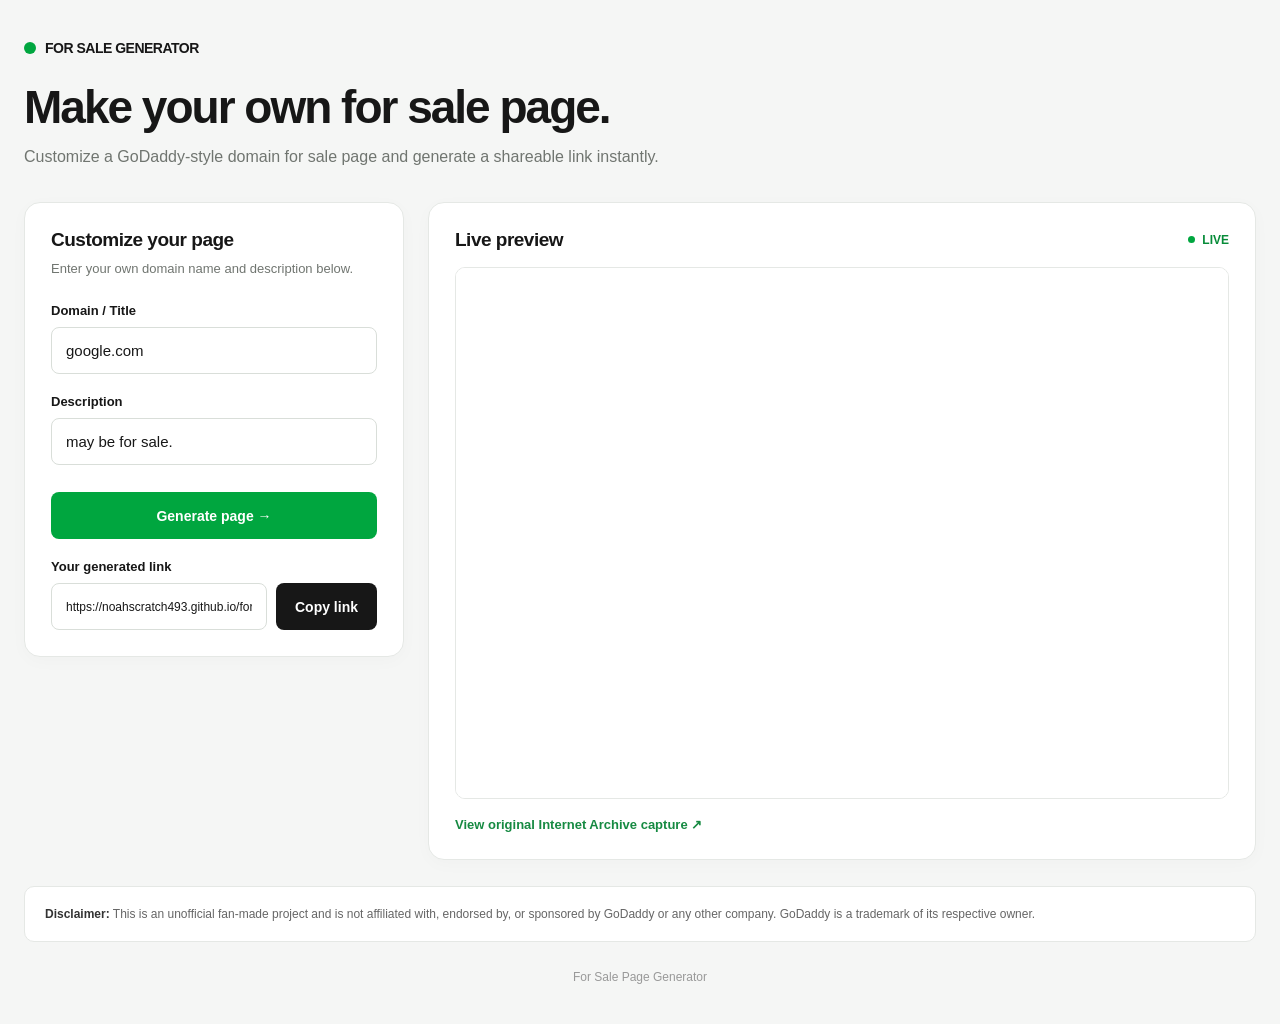
==== index.html @ 1894bcc2 "Create index.html" ====
<!DOCTYPE html>
<html lang="en">
<head>
  <meta charset="UTF-8">
  <meta name="viewport" content="width=device-width, initial-scale=1.0">
  <title>For Sale Page Generator</title>

  <style>
    :root {
      --accent: #00a63f;
      --accent-hover: #008f36;
      --background: #f5f6f5;
      --surface: #ffffff;
      --text: #171717;
      --muted: #707570;
      --border: #e5e8e5;
    }

    * {
      box-sizing: border-box;
    }

    body {
      margin: 0;
      padding: 40px 24px;
      font-family: Arial, Helvetica, sans-serif;
      background: var(--background);
      color: var(--text);
    }

    .page {
      max-width: 1250px;
      margin: auto;
    }

    .top {
      margin-bottom: 32px;
    }

    .brand {
      display: inline-flex;
      align-items: center;
      gap: 9px;
      font-size: 14px;
      font-weight: 800;
      letter-spacing: -0.5px;
      margin-bottom: 24px;
    }

    .brand-icon {
      width: 12px;
      height: 12px;
      background: var(--accent);
      border-radius: 50%;
    }

    h1 {
      font-size: clamp(30px, 5vw, 46px);
      letter-spacing: -2px;
      margin: 0 0 10px;
    }

    .subtitle {
      color: var(--muted);
      font-size: 16px;
      line-height: 1.6;
      margin: 0;
    }

    .layout {
      display: grid;
      grid-template-columns: 380px 1fr;
      gap: 24px;
      align-items: start;
    }

    .panel {
      background: var(--surface);
      border: 1px solid var(--border);
      border-radius: 16px;
      padding: 26px;
      box-shadow: 0 4px 18px #00000006;
    }

    .panel h2 {
      font-size: 19px;
      margin: 0 0 8px;
      letter-spacing: -0.5px;
    }

    .panel-description {
      color: var(--muted);
      font-size: 13px;
      line-height: 1.5;
      margin: 0 0 25px;
    }

    label {
      display: block;
      font-size: 13px;
      font-weight: 700;
      margin: 20px 0 9px;
    }

    input {
      width: 100%;
      height: 47px;
      padding: 0 14px;
      border: 1px solid #d9ded9;
      border-radius: 8px;
      font-size: 15px;
      outline: none;
      transition: border 0.2s, box-shadow 0.2s;
      background: white;
      color: var(--text);
    }

    input:focus {
      border-color: var(--accent);
      box-shadow: 0 0 0 3px #00a63f18;
    }

    button {
      height: 47px;
      padding: 0 19px;
      border: none;
      border-radius: 8px;
      font-size: 14px;
      font-weight: 700;
      cursor: pointer;
      transition: 0.2s;
    }

    .generate {
      width: 100%;
      background: var(--accent);
      color: white;
      margin-top: 27px;
    }

    .generate:hover {
      background: var(--accent-hover);
      transform: translateY(-1px);
    }

    .copy {
      background: #171717;
      color: white;
      white-space: nowrap;
    }

    .copy:hover {
      background: #333;
    }

    .link-row {
      display: flex;
      gap: 9px;
    }

    .link-row input {
      min-width: 0;
      font-size: 12px;
    }

    .preview-heading {
      display: flex;
      justify-content: space-between;
      align-items: center;
      gap: 12px;
      margin-bottom: 16px;
    }

    .preview-heading h2 {
      margin: 0;
    }

    .live {
      display: flex;
      align-items: center;
      gap: 7px;
      font-size: 12px;
      color: #078c39;
      font-weight: 700;
    }

    .live-dot {
      width: 7px;
      height: 7px;
      background: var(--accent);
      border-radius: 50%;
    }

    .iframe-container {
      border: 1px solid var(--border);
      border-radius: 10px;
      overflow: hidden;
      background: #f7f7f7;
    }

    iframe {
      display: block;
      width: 100%;
      height: 530px;
      border: none;
      background: white;
    }

    .archive {
      display: inline-block;
      margin-top: 18px;
      color: #168a42;
      font-size: 13px;
      font-weight: 700;
      text-decoration: none;
    }

    .archive:hover {
      text-decoration: underline;
    }

    .disclaimer {
      margin-top: 26px;
      padding: 17px 20px;
      background: #ffffff;
      border: 1px solid var(--border);
      border-radius: 10px;
      color: #666;
      font-size: 12px;
      line-height: 1.7;
    }

    .disclaimer strong {
      color: #333;
    }

    footer {
      text-align: center;
      margin-top: 28px;
      color: #999;
      font-size: 12px;
    }

    @media (max-width: 850px) {
      body {
        padding: 25px 16px;
      }

      .layout {
        grid-template-columns: 1fr;
      }

      iframe {
        height: 480px;
      }
    }

    @media (max-width: 480px) {
      .link-row {
        flex-direction: column;
      }

      .copy {
        width: 100%;
      }

      .panel {
        padding: 20px;
      }
    }
  </style>
</head>

<body>

<div class="page">

  <header class="top">
    <div class="brand">
      <span class="brand-icon"></span>
      FOR SALE GENERATOR
    </div>

    <h1>Make your own for sale page.</h1>

    <p class="subtitle">
      Customize a GoDaddy-style domain for sale page and generate
      a shareable link instantly.
    </p>
  </header>

  <main class="layout">

    <section class="panel">
      <h2>Customize your page</h2>

      <p class="panel-description">
        Enter your own domain name and description below.
      </p>

      <label for="domain">Domain / Title</label>
      <input
        id="domain"
        type="text"
        value="google.com"
        placeholder="google.com"
      >

      <label for="description">Description</label>
      <input
        id="description"
        type="text"
        value="may be for sale."
        placeholder="Enter a description..."
      >

      <button class="generate" onclick="generate()">
        Generate page →
      </button>

      <label for="generatedLink">Your generated link</label>

      <div class="link-row">
        <input
          id="generatedLink"
          type="text"
          readonly
          placeholder="Generate your page first..."
        >

        <button class="copy" onclick="copyLink()">
          Copy link
        </button>
      </div>
    </section>

    <section class="panel">
      <div class="preview-heading">
        <h2>Live preview</h2>

        <span class="live">
          <span class="live-dot"></span>
          LIVE
        </span>
      </div>

      <div class="iframe-container">
        <iframe
          id="preview"
          title="For sale page preview"
        ></iframe>
      </div>

      <a
        class="archive"
        href="https://web.archive.org/web/20250801002053/https://www.godaddy.com/forsale/godaddy.com"
        target="_blank"
        rel="noopener noreferrer"
      >
        View original Internet Archive capture ↗
      </a>
    </section>

  </main>

  <div class="disclaimer">
    <strong>Disclaimer:</strong>
    This is an unofficial fan-made project and is not affiliated
    with, endorsed by, or sponsored by GoDaddy or any other company.
    GoDaddy is a trademark of its respective owner.
  </div>

  <footer>
    For Sale Page Generator
  </footer>

</div>

<script>
  const baseURL =
    "https://noahscratch493.github.io/for-sale/godaddy.com.html";

  function generate() {
    const domain =
      document.getElementById("domain").value;

    const description =
      document.getElementById("description").value;

    const url = new URL(baseURL);

    url.searchParams.set("domain", domain);
    url.searchParams.set("desc", description);

    const generatedURL = url.toString();

    document.getElementById("generatedLink").value =
      generatedURL;

    document.getElementById("preview").src =
      generatedURL;
  }

  async function copyLink() {
    const link =
      document.getElementById("generatedLink").value;

    if (!link) {
      alert("Generate a page first!");
      return;
    }

    try {
      await navigator.clipboard.writeText(link);

      const button = document.querySelector(".copy");
      button.textContent = "Copied! ✓";

      setTimeout(() => {
        button.textContent = "Copy link";
      }, 2000);

    } catch (error) {
      const input = document.getElementById("generatedLink");
      input.select();
      document.execCommand("copy");
    }
  }

  generate();
</script>

</body>
</html>
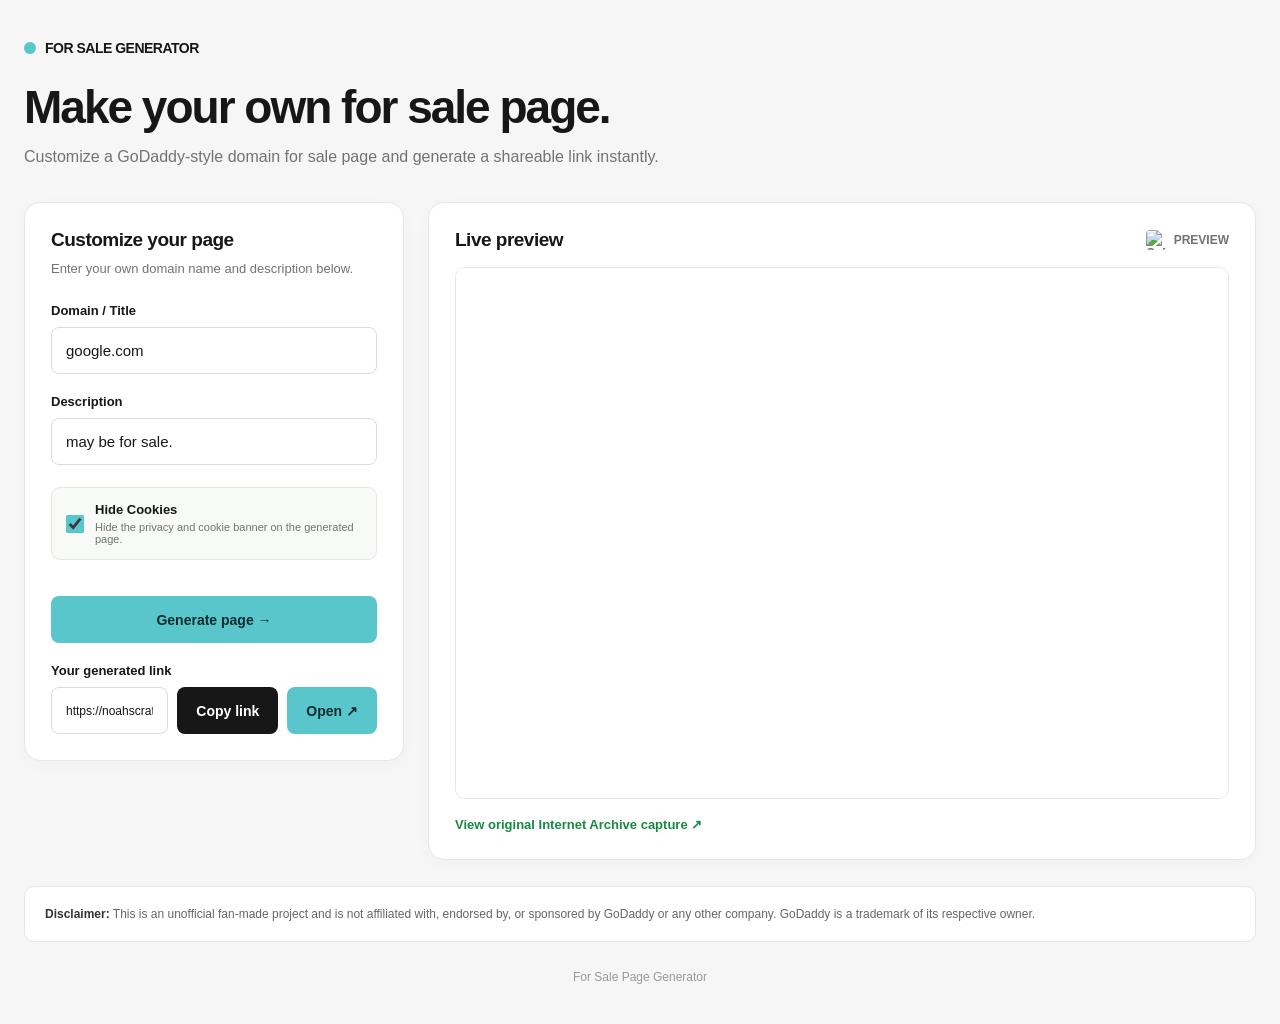
==== commit c0136fb6: "Update index.html" ====
--- a/index.html
+++ b/index.html
@@ -1,15 +1,15 @@
-
 <!DOCTYPE html>
 <html lang="en">
 <head>
   <meta charset="UTF-8">
   <meta name="viewport" content="width=device-width, initial-scale=1.0">
   <title>For Sale Page Generator</title>
+  <link rel="icon" type="image/x-icon" href="https://img6.wsimg.com/ux-assets/favicon/favicon-32x32.png">
 
   <style>
     :root {
-      --accent: #00a63f;
-      --accent-hover: #008f36;
+      --accent: #59C6CC;
+      --accent-hover: #43AEB5;
       --background: #f5f6f5;
       --surface: #ffffff;
       --text: #171717;
@@ -103,7 +103,7 @@
       margin: 20px 0 9px;
     }
 
-    input {
+    input:not([type="checkbox"]) {
       width: 100%;
       height: 47px;
       padding: 0 14px;
@@ -116,13 +116,13 @@
       color: var(--text);
     }
 
-    input:focus {
+    input:not([type="checkbox"]):focus {
       border-color: var(--accent);
-      box-shadow: 0 0 0 3px #00a63f18;
+      box-shadow: 0 0 0 3px #59C6CC25;
     }
 
     button {
-      height: 47px;
+      min-height: 47px;
       padding: 0 19px;
       border: none;
       border-radius: 8px;
@@ -135,13 +135,14 @@
     .generate {
       width: 100%;
       background: var(--accent);
-      color: white;
+      color: #102c2e;
       margin-top: 27px;
     }
 
     .generate:hover {
       background: var(--accent-hover);
       transform: translateY(-1px);
+      color: white;
     }
 
     .copy {
@@ -154,6 +155,17 @@
       background: #333;
     }
 
+    .open-tab {
+      background: var(--accent);
+      color: #102c2e;
+      white-space: nowrap;
+    }
+
+    .open-tab:hover {
+      background: var(--accent-hover);
+      color: white;
+    }
+
     .link-row {
       display: flex;
       gap: 9px;
@@ -162,6 +174,44 @@
     .link-row input {
       min-width: 0;
       font-size: 12px;
+    }
+
+    .checkbox-option {
+      display: flex;
+      align-items: center;
+      gap: 11px;
+      margin-top: 22px;
+      padding: 14px;
+      background: #f7faf7;
+      border: 1px solid var(--border);
+      border-radius: 9px;
+      cursor: pointer;
+    }
+
+    .checkbox-option input {
+      width: 18px;
+      height: 18px;
+      margin: 0;
+      accent-color: var(--accent);
+      cursor: pointer;
+      flex-shrink: 0;
+    }
+
+    .checkbox-text {
+      display: flex;
+      flex-direction: column;
+      gap: 4px;
+    }
+
+    .checkbox-title {
+      font-size: 13px;
+      font-weight: 700;
+    }
+
+    .checkbox-description {
+      font-size: 11px;
+      color: var(--muted);
+      font-weight: normal;
     }
 
     .preview-heading {
@@ -179,17 +229,17 @@
     .live {
       display: flex;
       align-items: center;
-      gap: 7px;
+      gap: 8px;
       font-size: 12px;
-      color: #078c39;
+      color: var(--muted);
       font-weight: 700;
     }
 
-    .live-dot {
-      width: 7px;
-      height: 7px;
-      background: var(--accent);
-      border-radius: 50%;
+    .live img {
+      width: 20px;
+      height: 20px;
+      object-fit: contain;
+      border-radius: 4px;
     }
 
     .iframe-container {
@@ -261,7 +311,8 @@
         flex-direction: column;
       }
 
-      .copy {
+      .copy,
+      .open-tab {
         width: 100%;
       }
 
@@ -315,6 +366,20 @@
         placeholder="Enter a description..."
       >
 
+      <label class="checkbox-option" for="hideCookies">
+        <input
+          type="checkbox"
+          id="hideCookies"
+          checked
+        >
+        <span class="checkbox-text">
+          <span class="checkbox-title">Hide Cookies</span>
+          <span class="checkbox-description">
+            Hide the privacy and cookie banner on the generated page.
+          </span>
+        </span>
+      </label>
+
       <button class="generate" onclick="generate()">
         Generate page →
       </button>
@@ -332,6 +397,10 @@
         <button class="copy" onclick="copyLink()">
           Copy link
         </button>
+
+        <button class="open-tab" onclick="openInNewTab()">
+          Open ↗
+        </button>
       </div>
     </section>
 
@@ -340,8 +409,11 @@
         <h2>Live preview</h2>
 
         <span class="live">
-          <span class="live-dot"></span>
-          LIVE
+          <img
+            src="https://img6.wsimg.com/ux-assets/favicon/favicon-32x32.png"
+            alt="GoDaddy favicon"
+          >
+          PREVIEW
         </span>
       </div>
 
@@ -379,7 +451,7 @@
 
 <script>
   const baseURL =
-    "https://noahscratch493.github.io/for-sale/godaddy.com.html";
+    "https://noahscratch493.github.io/for-sale/generated.html";
 
   function generate() {
     const domain =
@@ -388,10 +460,17 @@
     const description =
       document.getElementById("description").value;
 
+    const hideCookies =
+      document.getElementById("hideCookies").checked;
+
     const url = new URL(baseURL);
 
     url.searchParams.set("domain", domain);
     url.searchParams.set("desc", description);
+
+    if (hideCookies) {
+      url.searchParams.set("hidecookies", "");
+    }
 
     const generatedURL = url.toString();
 
@@ -428,6 +507,35 @@
     }
   }
 
+  function openInNewTab() {
+    const link =
+      document.getElementById("generatedLink").value;
+
+    if (!link) {
+      alert("Generate a page first!");
+      return;
+    }
+
+    window.open(link, "_blank", "noopener,noreferrer");
+  }
+
+  // Automatically regenerate when Hide Cookies changes
+  document.getElementById("hideCookies").addEventListener(
+    "change",
+    generate
+  );
+
+  // Automatically update preview when text changes
+  document.getElementById("domain").addEventListener(
+    "input",
+    generate
+  );
+
+  document.getElementById("description").addEventListener(
+    "input",
+    generate
+  );
+
   generate();
 </script>
 
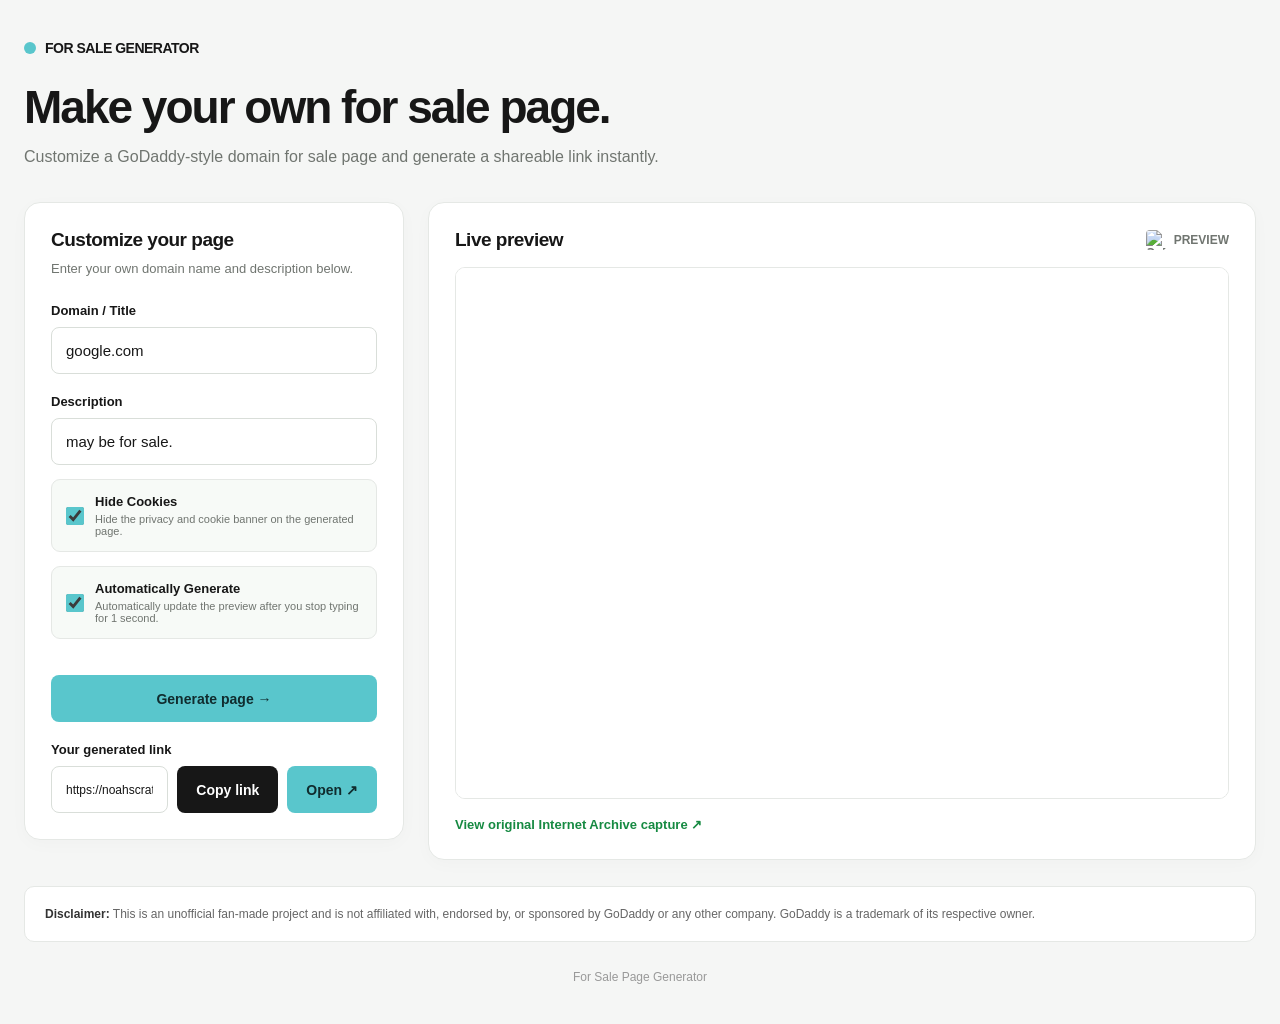
==== commit 086979b6: "Update index.html" ====
--- a/index.html
+++ b/index.html
@@ -17,9 +17,7 @@
       --border: #e5e8e5;
     }
 
-    * {
-      box-sizing: border-box;
-    }
+    * { box-sizing: border-box; }
 
     body {
       margin: 0;
@@ -34,9 +32,7 @@
       margin: auto;
     }
 
-    .top {
-      margin-bottom: 32px;
-    }
+    .top { margin-bottom: 32px; }
 
     .brand {
       display: inline-flex;
@@ -151,9 +147,7 @@
       white-space: nowrap;
     }
 
-    .copy:hover {
-      background: #333;
-    }
+    .copy:hover { background: #333; }
 
     .open-tab {
       background: var(--accent);
@@ -180,7 +174,7 @@
       display: flex;
       align-items: center;
       gap: 11px;
-      margin-top: 22px;
+      margin-top: 14px;
       padding: 14px;
       background: #f7faf7;
       border: 1px solid var(--border);
@@ -222,9 +216,7 @@
       margin-bottom: 16px;
     }
 
-    .preview-heading h2 {
-      margin: 0;
-    }
+    .preview-heading h2 { margin: 0; }
 
     .live {
       display: flex;
@@ -266,9 +258,7 @@
       text-decoration: none;
     }
 
-    .archive:hover {
-      text-decoration: underline;
-    }
+    .archive:hover { text-decoration: underline; }
 
     .disclaimer {
       margin-top: 26px;
@@ -281,9 +271,7 @@
       line-height: 1.7;
     }
 
-    .disclaimer strong {
-      color: #333;
-    }
+    .disclaimer strong { color: #333; }
 
     footer {
       text-align: center;
@@ -293,32 +281,15 @@
     }
 
     @media (max-width: 850px) {
-      body {
-        padding: 25px 16px;
-      }
-
-      .layout {
-        grid-template-columns: 1fr;
-      }
-
-      iframe {
-        height: 480px;
-      }
+      body { padding: 25px 16px; }
+      .layout { grid-template-columns: 1fr; }
+      iframe { height: 480px; }
     }
 
     @media (max-width: 480px) {
-      .link-row {
-        flex-direction: column;
-      }
-
-      .copy,
-      .open-tab {
-        width: 100%;
-      }
-
-      .panel {
-        padding: 20px;
-      }
+      .link-row { flex-direction: column; }
+      .copy, .open-tab { width: 100%; }
+      .panel { padding: 20px; }
     }
   </style>
 </head>
@@ -367,15 +338,21 @@
       >
 
       <label class="checkbox-option" for="hideCookies">
-        <input
-          type="checkbox"
-          id="hideCookies"
-          checked
-        >
+        <input type="checkbox" id="hideCookies" checked>
         <span class="checkbox-text">
           <span class="checkbox-title">Hide Cookies</span>
           <span class="checkbox-description">
             Hide the privacy and cookie banner on the generated page.
+          </span>
+        </span>
+      </label>
+
+      <label class="checkbox-option" for="autoGenerate">
+        <input type="checkbox" id="autoGenerate">
+        <span class="checkbox-text">
+          <span class="checkbox-title">Automatically Generate</span>
+          <span class="checkbox-description">
+            Automatically update the preview after you stop typing for 1 second.
           </span>
         </span>
       </label>
@@ -418,10 +395,7 @@
       </div>
 
       <div class="iframe-container">
-        <iframe
-          id="preview"
-          title="For sale page preview"
-        ></iframe>
+        <iframe id="preview" title="For sale page preview"></iframe>
       </div>
 
       <a
@@ -443,9 +417,7 @@
     GoDaddy is a trademark of its respective owner.
   </div>
 
-  <footer>
-    For Sale Page Generator
-  </footer>
+  <footer>For Sale Page Generator</footer>
 
 </div>
 
@@ -453,15 +425,36 @@
   const baseURL =
     "https://noahscratch493.github.io/for-sale/generated.html";
 
+  const autoGenerateCheckbox =
+    document.getElementById("autoGenerate");
+
+  const hideCookiesCheckbox =
+    document.getElementById("hideCookies");
+
+  const domainInput =
+    document.getElementById("domain");
+
+  const descriptionInput =
+    document.getElementById("description");
+
+  let generateTimer = null;
+
+  // Load saved auto-generate preference.
+  // Defaults to ON if no preference has been saved.
+  const savedAutoGenerate =
+    localStorage.getItem("autoGenerate");
+
+  autoGenerateCheckbox.checked =
+    savedAutoGenerate === null
+      ? true
+      : savedAutoGenerate === "true";
+
   function generate() {
-    const domain =
-      document.getElementById("domain").value;
-
-    const description =
-      document.getElementById("description").value;
-
-    const hideCookies =
-      document.getElementById("hideCookies").checked;
+    clearTimeout(generateTimer);
+
+    const domain = domainInput.value;
+    const description = descriptionInput.value;
+    const hideCookies = hideCookiesCheckbox.checked;
 
     const url = new URL(baseURL);
 
@@ -480,6 +473,38 @@
     document.getElementById("preview").src =
       generatedURL;
   }
+
+  // Debounced automatic generation
+  function scheduleGenerate() {
+    if (!autoGenerateCheckbox.checked) return;
+
+    clearTimeout(generateTimer);
+
+    generateTimer = setTimeout(() => {
+      generate();
+    }, 1000);
+  }
+
+  // Save preference whenever changed
+  autoGenerateCheckbox.addEventListener("change", () => {
+    localStorage.setItem(
+      "autoGenerate",
+      autoGenerateCheckbox.checked
+    );
+
+    if (autoGenerateCheckbox.checked) {
+      scheduleGenerate();
+    } else {
+      clearTimeout(generateTimer);
+    }
+  });
+
+  // Domain and description changes
+  domainInput.addEventListener("input", scheduleGenerate);
+  descriptionInput.addEventListener("input", scheduleGenerate);
+
+  // Hide Cookies changes
+  hideCookiesCheckbox.addEventListener("change", scheduleGenerate);
 
   async function copyLink() {
     const link =
@@ -519,23 +544,7 @@
     window.open(link, "_blank", "noopener,noreferrer");
   }
 
-  // Automatically regenerate when Hide Cookies changes
-  document.getElementById("hideCookies").addEventListener(
-    "change",
-    generate
-  );
-
-  // Automatically update preview when text changes
-  document.getElementById("domain").addEventListener(
-    "input",
-    generate
-  );
-
-  document.getElementById("description").addEventListener(
-    "input",
-    generate
-  );
-
+  // Initial generation
   generate();
 </script>
 
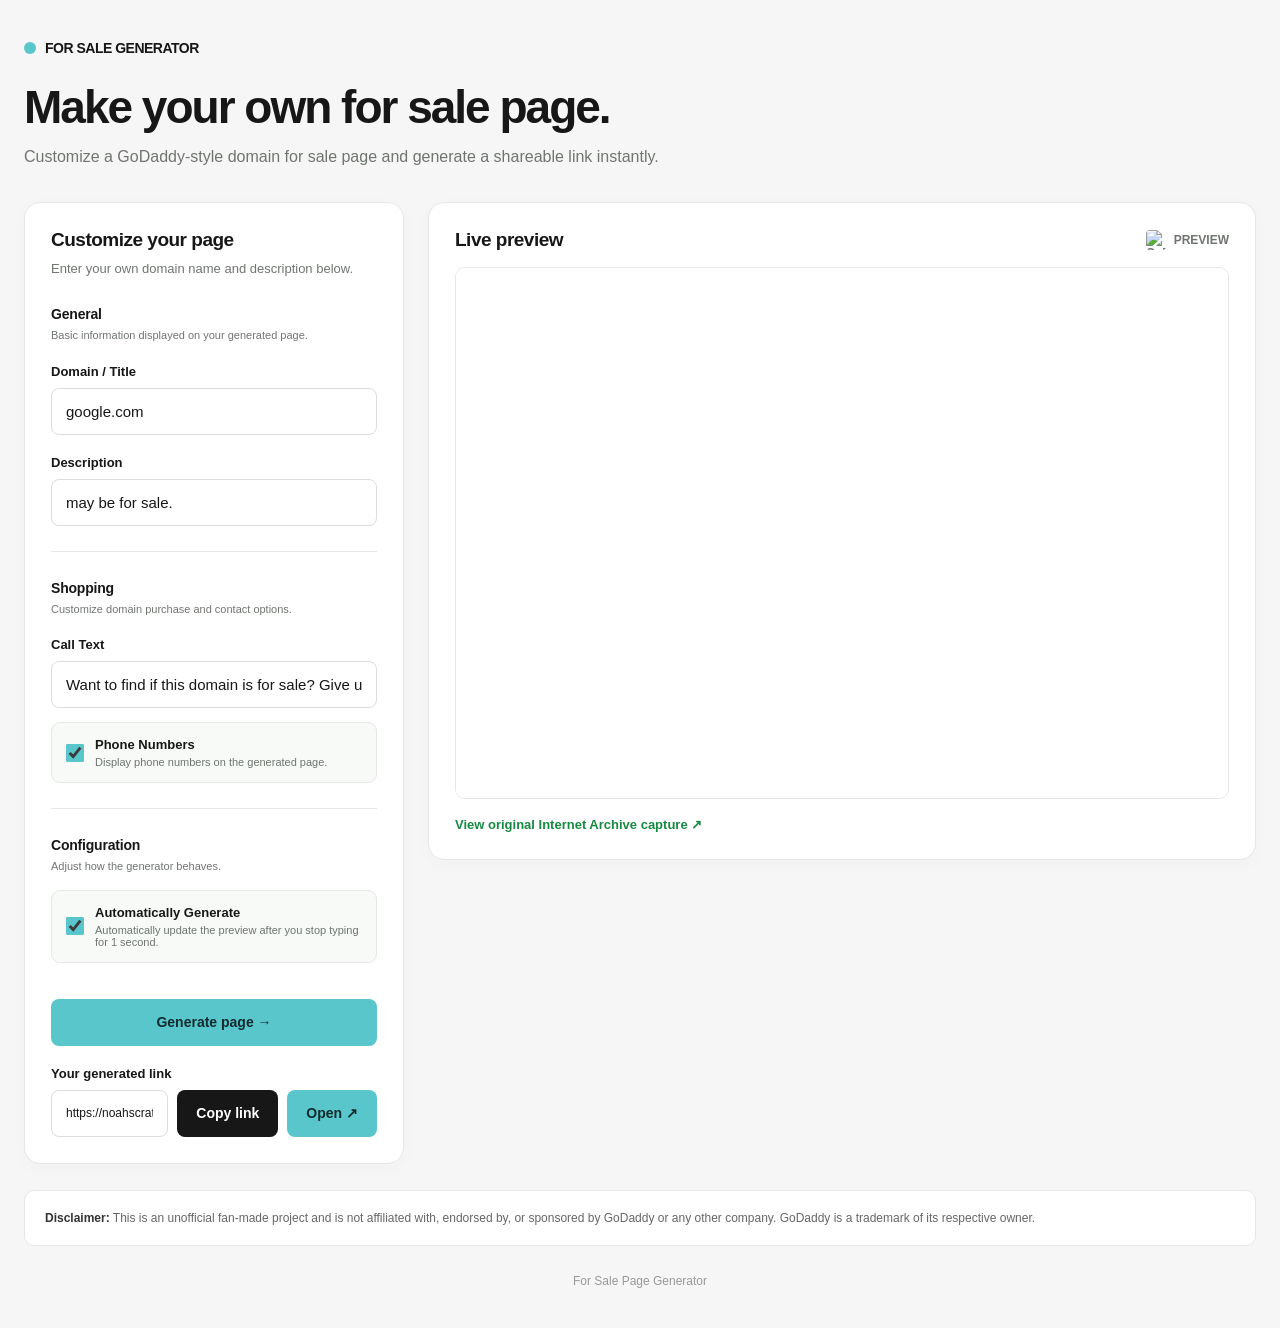
==== commit b6963603: "Update index.html" ====
--- a/index.html
+++ b/index.html
@@ -1,552 +1,499 @@
 <!DOCTYPE html>
 <html lang="en">
-<head>
-  <meta charset="UTF-8">
-  <meta name="viewport" content="width=device-width, initial-scale=1.0">
-  <title>For Sale Page Generator</title>
-  <link rel="icon" type="image/x-icon" href="https://img6.wsimg.com/ux-assets/favicon/favicon-32x32.png">
-
-  <style>
-    :root {
-      --accent: #59C6CC;
-      --accent-hover: #43AEB5;
-      --background: #f5f6f5;
-      --surface: #ffffff;
-      --text: #171717;
-      --muted: #707570;
-      --border: #e5e8e5;
-    }
-
-    * { box-sizing: border-box; }
-
-    body {
-      margin: 0;
-      padding: 40px 24px;
-      font-family: Arial, Helvetica, sans-serif;
-      background: var(--background);
-      color: var(--text);
-    }
-
-    .page {
-      max-width: 1250px;
-      margin: auto;
-    }
-
-    .top { margin-bottom: 32px; }
-
-    .brand {
-      display: inline-flex;
-      align-items: center;
-      gap: 9px;
-      font-size: 14px;
-      font-weight: 800;
-      letter-spacing: -0.5px;
-      margin-bottom: 24px;
-    }
-
-    .brand-icon {
-      width: 12px;
-      height: 12px;
-      background: var(--accent);
-      border-radius: 50%;
-    }
-
-    h1 {
-      font-size: clamp(30px, 5vw, 46px);
-      letter-spacing: -2px;
-      margin: 0 0 10px;
-    }
-
-    .subtitle {
-      color: var(--muted);
-      font-size: 16px;
-      line-height: 1.6;
-      margin: 0;
-    }
-
-    .layout {
-      display: grid;
-      grid-template-columns: 380px 1fr;
-      gap: 24px;
-      align-items: start;
-    }
-
-    .panel {
-      background: var(--surface);
-      border: 1px solid var(--border);
-      border-radius: 16px;
-      padding: 26px;
-      box-shadow: 0 4px 18px #00000006;
-    }
-
-    .panel h2 {
-      font-size: 19px;
-      margin: 0 0 8px;
-      letter-spacing: -0.5px;
-    }
-
-    .panel-description {
-      color: var(--muted);
-      font-size: 13px;
-      line-height: 1.5;
-      margin: 0 0 25px;
-    }
-
-    label {
-      display: block;
-      font-size: 13px;
-      font-weight: 700;
-      margin: 20px 0 9px;
-    }
-
-    input:not([type="checkbox"]) {
-      width: 100%;
-      height: 47px;
-      padding: 0 14px;
-      border: 1px solid #d9ded9;
-      border-radius: 8px;
-      font-size: 15px;
-      outline: none;
-      transition: border 0.2s, box-shadow 0.2s;
-      background: white;
-      color: var(--text);
-    }
-
-    input:not([type="checkbox"]):focus {
-      border-color: var(--accent);
-      box-shadow: 0 0 0 3px #59C6CC25;
-    }
-
-    button {
-      min-height: 47px;
-      padding: 0 19px;
-      border: none;
-      border-radius: 8px;
-      font-size: 14px;
-      font-weight: 700;
-      cursor: pointer;
-      transition: 0.2s;
-    }
-
-    .generate {
-      width: 100%;
-      background: var(--accent);
-      color: #102c2e;
-      margin-top: 27px;
-    }
-
-    .generate:hover {
-      background: var(--accent-hover);
-      transform: translateY(-1px);
-      color: white;
-    }
-
-    .copy {
-      background: #171717;
-      color: white;
-      white-space: nowrap;
-    }
-
-    .copy:hover { background: #333; }
-
-    .open-tab {
-      background: var(--accent);
-      color: #102c2e;
-      white-space: nowrap;
-    }
-
-    .open-tab:hover {
-      background: var(--accent-hover);
-      color: white;
-    }
-
-    .link-row {
-      display: flex;
-      gap: 9px;
-    }
-
-    .link-row input {
-      min-width: 0;
-      font-size: 12px;
-    }
-
-    .checkbox-option {
-      display: flex;
-      align-items: center;
-      gap: 11px;
-      margin-top: 14px;
-      padding: 14px;
-      background: #f7faf7;
-      border: 1px solid var(--border);
-      border-radius: 9px;
-      cursor: pointer;
-    }
-
-    .checkbox-option input {
-      width: 18px;
-      height: 18px;
-      margin: 0;
-      accent-color: var(--accent);
-      cursor: pointer;
-      flex-shrink: 0;
-    }
-
-    .checkbox-text {
-      display: flex;
-      flex-direction: column;
-      gap: 4px;
-    }
-
-    .checkbox-title {
-      font-size: 13px;
-      font-weight: 700;
-    }
-
-    .checkbox-description {
-      font-size: 11px;
-      color: var(--muted);
-      font-weight: normal;
-    }
-
-    .preview-heading {
-      display: flex;
-      justify-content: space-between;
-      align-items: center;
-      gap: 12px;
-      margin-bottom: 16px;
-    }
-
-    .preview-heading h2 { margin: 0; }
-
-    .live {
-      display: flex;
-      align-items: center;
-      gap: 8px;
-      font-size: 12px;
-      color: var(--muted);
-      font-weight: 700;
-    }
-
-    .live img {
-      width: 20px;
-      height: 20px;
-      object-fit: contain;
-      border-radius: 4px;
-    }
-
-    .iframe-container {
-      border: 1px solid var(--border);
-      border-radius: 10px;
-      overflow: hidden;
-      background: #f7f7f7;
-    }
-
-    iframe {
-      display: block;
-      width: 100%;
-      height: 530px;
-      border: none;
-      background: white;
-    }
-
-    .archive {
-      display: inline-block;
-      margin-top: 18px;
-      color: #168a42;
-      font-size: 13px;
-      font-weight: 700;
-      text-decoration: none;
-    }
-
-    .archive:hover { text-decoration: underline; }
-
-    .disclaimer {
-      margin-top: 26px;
-      padding: 17px 20px;
-      background: #ffffff;
-      border: 1px solid var(--border);
-      border-radius: 10px;
-      color: #666;
-      font-size: 12px;
-      line-height: 1.7;
-    }
-
-    .disclaimer strong { color: #333; }
-
-    footer {
-      text-align: center;
-      margin-top: 28px;
-      color: #999;
-      font-size: 12px;
-    }
-
-    @media (max-width: 850px) {
-      body { padding: 25px 16px; }
-      .layout { grid-template-columns: 1fr; }
-      iframe { height: 480px; }
-    }
-
-    @media (max-width: 480px) {
-      .link-row { flex-direction: column; }
-      .copy, .open-tab { width: 100%; }
-      .panel { padding: 20px; }
-    }
-  </style>
-</head>
-
-<body>
-
-<div class="page">
-
-  <header class="top">
-    <div class="brand">
-      <span class="brand-icon"></span>
-      FOR SALE GENERATOR
+  <head>
+    <meta charset="UTF-8">
+    <meta name="viewport" content="width=device-width, initial-scale=1.0">
+    <title>For Sale Page Generator</title>
+    <link rel="icon" type="image/x-icon" href="https://img6.wsimg.com/ux-assets/favicon/favicon-32x32.png">
+    <style>
+      :root {
+        --accent: #59C6CC;
+        --accent-hover: #43AEB5;
+        --background: #f5f6f5;
+        --surface: #ffffff;
+        --text: #171717;
+        --muted: #707570;
+        --border: #e5e8e5;
+      }
+
+      * {
+        box-sizing: border-box;
+      }
+
+      body {
+        margin: 0;
+        padding: 40px 24px;
+        font-family: Arial, Helvetica, sans-serif;
+        background: var(--background);
+        color: var(--text);
+      }
+
+      .page {
+        max-width: 1250px;
+        margin: auto;
+      }
+
+      .top {
+        margin-bottom: 32px;
+      }
+
+      .brand {
+        display: inline-flex;
+        align-items: center;
+        gap: 9px;
+        font-size: 14px;
+        font-weight: 800;
+        letter-spacing: -0.5px;
+        margin-bottom: 24px;
+      }
+
+      .brand-icon {
+        width: 12px;
+        height: 12px;
+        background: var(--accent);
+        border-radius: 50%;
+      }
+
+      h1 {
+        font-size: clamp(30px, 5vw, 46px);
+        letter-spacing: -2px;
+        margin: 0 0 10px;
+      }
+
+      .subtitle {
+        color: var(--muted);
+        font-size: 16px;
+        line-height: 1.6;
+        margin: 0;
+      }
+
+      .layout {
+        display: grid;
+        grid-template-columns: 380px 1fr;
+        gap: 24px;
+        align-items: start;
+      }
+
+      .panel {
+        background: var(--surface);
+        border: 1px solid var(--border);
+        border-radius: 16px;
+        padding: 26px;
+        box-shadow: 0 4px 18px #00000006;
+      }
+
+      .panel h2 {
+        font-size: 19px;
+        margin: 0 0 8px;
+        letter-spacing: -0.5px;
+      }
+
+      .panel-description {
+        color: var(--muted);
+        font-size: 13px;
+        line-height: 1.5;
+        margin: 0 0 25px;
+      }
+
+      .section-heading {
+        font-size: 14px;
+        font-weight: 800;
+        margin: 28px 0 5px;
+        letter-spacing: -0.2px;
+      }
+
+      .section-description {
+        font-size: 11px;
+        color: var(--muted);
+        margin: 0 0 15px;
+        line-height: 1.5;
+      }
+
+      .section-divider {
+        border: 0;
+        border-top: 1px solid var(--border);
+        margin: 25px 0;
+      }
+
+      label {
+        display: block;
+        font-size: 13px;
+        font-weight: 700;
+        margin: 20px 0 9px;
+      }
+
+      input:not([type="checkbox"]) {
+        width: 100%;
+        height: 47px;
+        padding: 0 14px;
+        border: 1px solid #d9ded9;
+        border-radius: 8px;
+        font-size: 15px;
+        outline: none;
+        transition: border 0.2s, box-shadow 0.2s;
+        background: white;
+        color: var(--text);
+      }
+
+      input:not([type="checkbox"]):focus {
+        border-color: var(--accent);
+        box-shadow: 0 0 0 3px #59C6CC25;
+      }
+
+      button {
+        min-height: 47px;
+        padding: 0 19px;
+        border: none;
+        border-radius: 8px;
+        font-size: 14px;
+        font-weight: 700;
+        cursor: pointer;
+        transition: 0.2s;
+      }
+
+      .generate {
+        width: 100%;
+        background: var(--accent);
+        color: #102c2e;
+        margin-top: 27px;
+      }
+
+      .generate:hover {
+        background: var(--accent-hover);
+        transform: translateY(-1px);
+        color: white;
+      }
+
+      .copy {
+        background: #171717;
+        color: white;
+        white-space: nowrap;
+      }
+
+      .copy:hover {
+        background: #333;
+      }
+
+      .open-tab {
+        background: var(--accent);
+        color: #102c2e;
+        white-space: nowrap;
+      }
+
+      .open-tab:hover {
+        background: var(--accent-hover);
+        color: white;
+      }
+
+      .link-row {
+        display: flex;
+        gap: 9px;
+      }
+
+      .link-row input {
+        min-width: 0;
+        font-size: 12px;
+      }
+
+      .checkbox-option {
+        display: flex;
+        align-items: center;
+        gap: 11px;
+        margin-top: 14px;
+        padding: 14px;
+        background: #f7faf7;
+        border: 1px solid var(--border);
+        border-radius: 9px;
+        cursor: pointer;
+      }
+
+      .checkbox-option input {
+        width: 18px;
+        height: 18px;
+        margin: 0;
+        accent-color: var(--accent);
+        cursor: pointer;
+        flex-shrink: 0;
+      }
+
+      .checkbox-text {
+        display: flex;
+        flex-direction: column;
+        gap: 4px;
+      }
+
+      .checkbox-title {
+        font-size: 13px;
+        font-weight: 700;
+      }
+
+      .checkbox-description {
+        font-size: 11px;
+        color: var(--muted);
+        font-weight: normal;
+      }
+
+      .preview-heading {
+        display: flex;
+        justify-content: space-between;
+        align-items: center;
+        gap: 12px;
+        margin-bottom: 16px;
+      }
+
+      .preview-heading h2 {
+        margin: 0;
+      }
+
+      .live {
+        display: flex;
+        align-items: center;
+        gap: 8px;
+        font-size: 12px;
+        color: var(--muted);
+        font-weight: 700;
+      }
+
+      .live img {
+        width: 20px;
+        height: 20px;
+        object-fit: contain;
+        border-radius: 4px;
+      }
+
+      .iframe-container {
+        border: 1px solid var(--border);
+        border-radius: 10px;
+        overflow: hidden;
+        background: #f7f7f7;
+      }
+
+      iframe {
+        display: block;
+        width: 100%;
+        height: 530px;
+        border: none;
+        background: white;
+      }
+
+      .archive {
+        display: inline-block;
+        margin-top: 18px;
+        color: #168a42;
+        font-size: 13px;
+        font-weight: 700;
+        text-decoration: none;
+      }
+
+      .archive:hover {
+        text-decoration: underline;
+      }
+
+      .disclaimer {
+        margin-top: 26px;
+        padding: 17px 20px;
+        background: #ffffff;
+        border: 1px solid var(--border);
+        border-radius: 10px;
+        color: #666;
+        font-size: 12px;
+        line-height: 1.7;
+      }
+
+      .disclaimer strong {
+        color: #333;
+      }
+
+      footer {
+        text-align: center;
+        margin-top: 28px;
+        color: #999;
+        font-size: 12px;
+      }
+
+      @media (max-width: 850px) {
+        body {
+          padding: 25px 16px;
+        }
+
+        .layout {
+          grid-template-columns: 1fr;
+        }
+
+        iframe {
+          height: 480px;
+        }
+      }
+
+      @media (max-width: 480px) {
+        .link-row {
+          flex-direction: column;
+        }
+
+        .copy,
+        .open-tab {
+          width: 100%;
+        }
+
+        .panel {
+          padding: 20px;
+        }
+      }
+    </style>
+  </head>
+  <body>
+    <div class="page">
+      <header class="top">
+        <div class="brand">
+          <span class="brand-icon"></span> FOR SALE GENERATOR
+        </div>
+        <h1>Make your own for sale page.</h1>
+        <p class="subtitle"> Customize a GoDaddy-style domain for sale page and generate a shareable link instantly. </p>
+      </header>
+      <main class="layout">
+        <section class="panel">
+          <h2>Customize your page</h2>
+          <p class="panel-description"> Enter your own domain name and description below. </p>
+          <!-- GENERAL -->
+          <div class="section-heading">General</div>
+          <p class="section-description"> Basic information displayed on your generated page. </p>
+          <label for="domain">Domain / Title</label>
+          <input id="domain" type="text" value="google.com" placeholder="google.com">
+          <label for="description">Description</label>
+          <input id="description" type="text" value="may be for sale." placeholder="Enter a description...">
+          <hr class="section-divider">
+          <!-- SHOPPING -->
+          <div class="section-heading">Shopping</div>
+          <p class="section-description"> Customize domain purchase and contact options. </p>
+          <label for="callText">Call Text</label>
+          <input id="callText" type="text" value="Want to find if this domain is for sale? Give us a call." placeholder="Enter your call text...">
+          <label class="checkbox-option" for="showPhone">
+            <input type="checkbox" id="showPhone" checked>
+            <span class="checkbox-text">
+              <span class="checkbox-title">Phone Numbers</span>
+              <span class="checkbox-description"> Display phone numbers on the generated page. </span>
+            </span>
+          </label>
+          <hr class="section-divider">
+          <!-- CONFIGURATION -->
+          <div class="section-heading">Configuration</div>
+          <p class="section-description"> Adjust how the generator behaves. </p>
+          <label class="checkbox-option" for="autoGenerate">
+            <input type="checkbox" id="autoGenerate">
+            <span class="checkbox-text">
+              <span class="checkbox-title">Automatically Generate</span>
+              <span class="checkbox-description"> Automatically update the preview after you stop typing for 1 second. </span>
+            </span>
+          </label>
+          <button class="generate" onclick="generate()"> Generate page → </button>
+          <label for="generatedLink">Your generated link</label>
+          <div class="link-row">
+            <input id="generatedLink" type="text" readonly placeholder="Generate your page first...">
+            <button class="copy" onclick="copyLink()"> Copy link </button>
+            <button class="open-tab" onclick="openInNewTab()"> Open ↗ </button>
+          </div>
+        </section>
+        <section class="panel">
+          <div class="preview-heading">
+            <h2>Live preview</h2>
+            <span class="live">
+              <img src="https://img6.wsimg.com/ux-assets/favicon/favicon-32x32.png" alt="GoDaddy favicon"> PREVIEW </span>
+          </div>
+          <div class="iframe-container">
+            <iframe id="preview" title="For sale page preview"></iframe>
+          </div>
+          <a class="archive" href="https://web.archive.org/web/20250801002053/https://www.godaddy.com/forsale/godaddy.com" target="_blank" rel="noopener noreferrer"> View original Internet Archive capture ↗ </a>
+        </section>
+      </main>
+      <div class="disclaimer">
+        <strong>Disclaimer:</strong> This is an unofficial fan-made project and is not affiliated with, endorsed by, or sponsored by GoDaddy or any other company. GoDaddy is a trademark of its respective owner.
+      </div>
+      <footer>For Sale Page Generator</footer>
     </div>
-
-    <h1>Make your own for sale page.</h1>
-
-    <p class="subtitle">
-      Customize a GoDaddy-style domain for sale page and generate
-      a shareable link instantly.
-    </p>
-  </header>
-
-  <main class="layout">
-
-    <section class="panel">
-      <h2>Customize your page</h2>
-
-      <p class="panel-description">
-        Enter your own domain name and description below.
-      </p>
-
-      <label for="domain">Domain / Title</label>
-      <input
-        id="domain"
-        type="text"
-        value="google.com"
-        placeholder="google.com"
-      >
-
-      <label for="description">Description</label>
-      <input
-        id="description"
-        type="text"
-        value="may be for sale."
-        placeholder="Enter a description..."
-      >
-
-      <label class="checkbox-option" for="hideCookies">
-        <input type="checkbox" id="hideCookies" checked>
-        <span class="checkbox-text">
-          <span class="checkbox-title">Hide Cookies</span>
-          <span class="checkbox-description">
-            Hide the privacy and cookie banner on the generated page.
-          </span>
-        </span>
-      </label>
-
-      <label class="checkbox-option" for="autoGenerate">
-        <input type="checkbox" id="autoGenerate">
-        <span class="checkbox-text">
-          <span class="checkbox-title">Automatically Generate</span>
-          <span class="checkbox-description">
-            Automatically update the preview after you stop typing for 1 second.
-          </span>
-        </span>
-      </label>
-
-      <button class="generate" onclick="generate()">
-        Generate page →
-      </button>
-
-      <label for="generatedLink">Your generated link</label>
-
-      <div class="link-row">
-        <input
-          id="generatedLink"
-          type="text"
-          readonly
-          placeholder="Generate your page first..."
-        >
-
-        <button class="copy" onclick="copyLink()">
-          Copy link
-        </button>
-
-        <button class="open-tab" onclick="openInNewTab()">
-          Open ↗
-        </button>
-      </div>
-    </section>
-
-    <section class="panel">
-      <div class="preview-heading">
-        <h2>Live preview</h2>
-
-        <span class="live">
-          <img
-            src="https://img6.wsimg.com/ux-assets/favicon/favicon-32x32.png"
-            alt="GoDaddy favicon"
-          >
-          PREVIEW
-        </span>
-      </div>
-
-      <div class="iframe-container">
-        <iframe id="preview" title="For sale page preview"></iframe>
-      </div>
-
-      <a
-        class="archive"
-        href="https://web.archive.org/web/20250801002053/https://www.godaddy.com/forsale/godaddy.com"
-        target="_blank"
-        rel="noopener noreferrer"
-      >
-        View original Internet Archive capture ↗
-      </a>
-    </section>
-
-  </main>
-
-  <div class="disclaimer">
-    <strong>Disclaimer:</strong>
-    This is an unofficial fan-made project and is not affiliated
-    with, endorsed by, or sponsored by GoDaddy or any other company.
-    GoDaddy is a trademark of its respective owner.
-  </div>
-
-  <footer>For Sale Page Generator</footer>
-
-</div>
-
-<script>
-  const baseURL =
-    "https://noahscratch493.github.io/for-sale/generated.html";
-
-  const autoGenerateCheckbox =
-    document.getElementById("autoGenerate");
-
-  const hideCookiesCheckbox =
-    document.getElementById("hideCookies");
-
-  const domainInput =
-    document.getElementById("domain");
-
-  const descriptionInput =
-    document.getElementById("description");
-
-  let generateTimer = null;
-
-  // Load saved auto-generate preference.
-  // Defaults to ON if no preference has been saved.
-  const savedAutoGenerate =
-    localStorage.getItem("autoGenerate");
-
-  autoGenerateCheckbox.checked =
-    savedAutoGenerate === null
-      ? true
-      : savedAutoGenerate === "true";
-
-  function generate() {
-    clearTimeout(generateTimer);
-
-    const domain = domainInput.value;
-    const description = descriptionInput.value;
-    const hideCookies = hideCookiesCheckbox.checked;
-
-    const url = new URL(baseURL);
-
-    url.searchParams.set("domain", domain);
-    url.searchParams.set("desc", description);
-
-    if (hideCookies) {
-      url.searchParams.set("hidecookies", "");
-    }
-
-    const generatedURL = url.toString();
-
-    document.getElementById("generatedLink").value =
-      generatedURL;
-
-    document.getElementById("preview").src =
-      generatedURL;
-  }
-
-  // Debounced automatic generation
-  function scheduleGenerate() {
-    if (!autoGenerateCheckbox.checked) return;
-
-    clearTimeout(generateTimer);
-
-    generateTimer = setTimeout(() => {
+    <script>
+      const baseURL = "https://noahscratch493.github.io/for-sale/generated.html";
+      const autoGenerateCheckbox = document.getElementById("autoGenerate");
+      const callTextCheckbox = document.getElementById("callText");
+      const showPhoneCheckbox = document.getElementById("showPhone");
+      const domainInput = document.getElementById("domain");
+      const descriptionInput = document.getElementById("description");
+      let generateTimer = null;
+      // Load saved auto-generate preference.
+      // Defaults to ON if no preference has been saved.
+      const savedAutoGenerate = localStorage.getItem("autoGenerate");
+      autoGenerateCheckbox.checked = savedAutoGenerate === null ? true : savedAutoGenerate === "true";
+
+      function generate() {
+        clearTimeout(generateTimer);
+        const domain = domainInput.value;
+        const description = descriptionInput.value;
+        const url = new URL(baseURL);
+        url.searchParams.set("domain", domain);
+        url.searchParams.set("desc", description);
+        // Shopping options
+        if (callTextCheckbox.checked) {
+          url.searchParams.set("calltext", "");
+        }
+        if (showPhoneCheckbox.checked) {
+          url.searchParams.set("showPhone", "");
+        }
+        const generatedURL = url.toString();
+        document.getElementById("generatedLink").value = generatedURL;
+        document.getElementById("preview").src = generatedURL;
+      }
+      // Debounced automatic generation
+      function scheduleGenerate() {
+        if (!autoGenerateCheckbox.checked) return;
+        clearTimeout(generateTimer);
+        generateTimer = setTimeout(() => {
+          generate();
+        }, 1000);
+      }
+      // Save preference whenever changed
+      autoGenerateCheckbox.addEventListener("change", () => {
+        localStorage.setItem("autoGenerate", autoGenerateCheckbox.checked);
+        if (autoGenerateCheckbox.checked) {
+          scheduleGenerate();
+        } else {
+          clearTimeout(generateTimer);
+        }
+      });
+      // General changes
+      domainInput.addEventListener("input", scheduleGenerate);
+      descriptionInput.addEventListener("input", scheduleGenerate);
+      // Shopping changes
+      callTextCheckbox.addEventListener("change", scheduleGenerate);
+      showPhoneCheckbox.addEventListener("change", scheduleGenerate);
+      async function copyLink() {
+        const link = document.getElementById("generatedLink").value;
+        if (!link) {
+          alert("Generate a page first!");
+          return;
+        }
+        try {
+          await navigator.clipboard.writeText(link);
+          const button = document.querySelector(".copy");
+          button.textContent = "Copied! ✓";
+          setTimeout(() => {
+            button.textContent = "Copy link";
+          }, 2000);
+        } catch (error) {
+          const input = document.getElementById("generatedLink");
+          input.select();
+          document.execCommand("copy");
+        }
+      }
+
+      function openInNewTab() {
+        const link = document.getElementById("generatedLink").value;
+        if (!link) {
+          alert("Generate a page first!");
+          return;
+        }
+        window.open(link, "_blank", "noopener,noreferrer");
+      }
+      // Initial generation
       generate();
-    }, 1000);
-  }
-
-  // Save preference whenever changed
-  autoGenerateCheckbox.addEventListener("change", () => {
-    localStorage.setItem(
-      "autoGenerate",
-      autoGenerateCheckbox.checked
-    );
-
-    if (autoGenerateCheckbox.checked) {
-      scheduleGenerate();
-    } else {
-      clearTimeout(generateTimer);
-    }
-  });
-
-  // Domain and description changes
-  domainInput.addEventListener("input", scheduleGenerate);
-  descriptionInput.addEventListener("input", scheduleGenerate);
-
-  // Hide Cookies changes
-  hideCookiesCheckbox.addEventListener("change", scheduleGenerate);
-
-  async function copyLink() {
-    const link =
-      document.getElementById("generatedLink").value;
-
-    if (!link) {
-      alert("Generate a page first!");
-      return;
-    }
-
-    try {
-      await navigator.clipboard.writeText(link);
-
-      const button = document.querySelector(".copy");
-      button.textContent = "Copied! ✓";
-
-      setTimeout(() => {
-        button.textContent = "Copy link";
-      }, 2000);
-
-    } catch (error) {
-      const input = document.getElementById("generatedLink");
-      input.select();
-      document.execCommand("copy");
-    }
-  }
-
-  function openInNewTab() {
-    const link =
-      document.getElementById("generatedLink").value;
-
-    if (!link) {
-      alert("Generate a page first!");
-      return;
-    }
-
-    window.open(link, "_blank", "noopener,noreferrer");
-  }
-
-  // Initial generation
-  generate();
-</script>
-
-</body>
+    </script>
+  </body>
 </html>
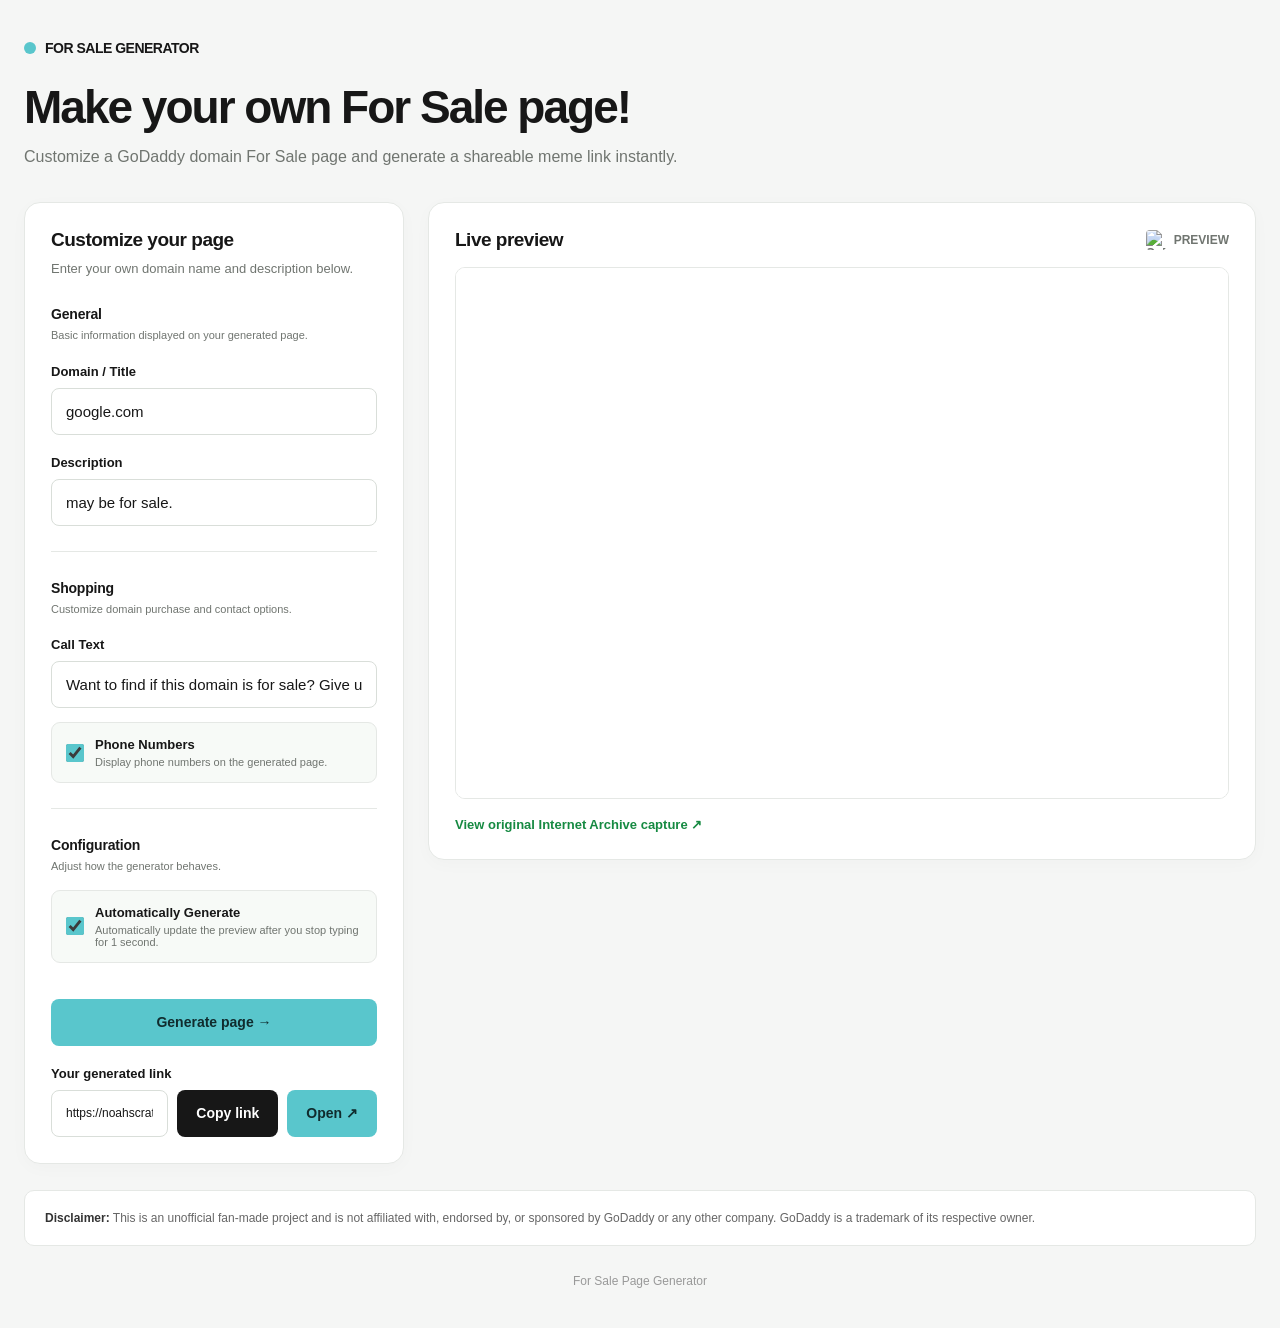
==== commit a4c406f0: "Update index.html" ====
--- a/index.html
+++ b/index.html
@@ -1,499 +1,611 @@
 <!DOCTYPE html>
 <html lang="en">
-  <head>
-    <meta charset="UTF-8">
-    <meta name="viewport" content="width=device-width, initial-scale=1.0">
-    <title>For Sale Page Generator</title>
-    <link rel="icon" type="image/x-icon" href="https://img6.wsimg.com/ux-assets/favicon/favicon-32x32.png">
-    <style>
-      :root {
-        --accent: #59C6CC;
-        --accent-hover: #43AEB5;
-        --background: #f5f6f5;
-        --surface: #ffffff;
-        --text: #171717;
-        --muted: #707570;
-        --border: #e5e8e5;
-      }
-
-      * {
-        box-sizing: border-box;
-      }
-
-      body {
-        margin: 0;
-        padding: 40px 24px;
-        font-family: Arial, Helvetica, sans-serif;
-        background: var(--background);
-        color: var(--text);
-      }
-
-      .page {
-        max-width: 1250px;
-        margin: auto;
-      }
-
-      .top {
-        margin-bottom: 32px;
-      }
-
-      .brand {
-        display: inline-flex;
-        align-items: center;
-        gap: 9px;
-        font-size: 14px;
-        font-weight: 800;
-        letter-spacing: -0.5px;
-        margin-bottom: 24px;
-      }
-
-      .brand-icon {
-        width: 12px;
-        height: 12px;
-        background: var(--accent);
-        border-radius: 50%;
-      }
-
-      h1 {
-        font-size: clamp(30px, 5vw, 46px);
-        letter-spacing: -2px;
-        margin: 0 0 10px;
-      }
-
-      .subtitle {
-        color: var(--muted);
-        font-size: 16px;
-        line-height: 1.6;
-        margin: 0;
-      }
-
-      .layout {
-        display: grid;
-        grid-template-columns: 380px 1fr;
-        gap: 24px;
-        align-items: start;
-      }
-
-      .panel {
-        background: var(--surface);
-        border: 1px solid var(--border);
-        border-radius: 16px;
-        padding: 26px;
-        box-shadow: 0 4px 18px #00000006;
-      }
-
-      .panel h2 {
-        font-size: 19px;
-        margin: 0 0 8px;
-        letter-spacing: -0.5px;
-      }
-
-      .panel-description {
-        color: var(--muted);
-        font-size: 13px;
-        line-height: 1.5;
-        margin: 0 0 25px;
-      }
-
-      .section-heading {
-        font-size: 14px;
-        font-weight: 800;
-        margin: 28px 0 5px;
-        letter-spacing: -0.2px;
-      }
-
-      .section-description {
-        font-size: 11px;
-        color: var(--muted);
-        margin: 0 0 15px;
-        line-height: 1.5;
-      }
-
-      .section-divider {
-        border: 0;
-        border-top: 1px solid var(--border);
-        margin: 25px 0;
-      }
-
-      label {
-        display: block;
-        font-size: 13px;
-        font-weight: 700;
-        margin: 20px 0 9px;
-      }
-
-      input:not([type="checkbox"]) {
-        width: 100%;
-        height: 47px;
-        padding: 0 14px;
-        border: 1px solid #d9ded9;
-        border-radius: 8px;
-        font-size: 15px;
-        outline: none;
-        transition: border 0.2s, box-shadow 0.2s;
-        background: white;
-        color: var(--text);
-      }
-
-      input:not([type="checkbox"]):focus {
-        border-color: var(--accent);
-        box-shadow: 0 0 0 3px #59C6CC25;
-      }
-
-      button {
-        min-height: 47px;
-        padding: 0 19px;
-        border: none;
-        border-radius: 8px;
-        font-size: 14px;
-        font-weight: 700;
-        cursor: pointer;
-        transition: 0.2s;
-      }
-
-      .generate {
-        width: 100%;
-        background: var(--accent);
-        color: #102c2e;
-        margin-top: 27px;
-      }
-
-      .generate:hover {
-        background: var(--accent-hover);
-        transform: translateY(-1px);
-        color: white;
-      }
-
-      .copy {
-        background: #171717;
-        color: white;
-        white-space: nowrap;
-      }
-
-      .copy:hover {
-        background: #333;
-      }
-
-      .open-tab {
-        background: var(--accent);
-        color: #102c2e;
-        white-space: nowrap;
-      }
-
-      .open-tab:hover {
-        background: var(--accent-hover);
-        color: white;
-      }
-
-      .link-row {
-        display: flex;
-        gap: 9px;
-      }
-
-      .link-row input {
-        min-width: 0;
-        font-size: 12px;
-      }
-
-      .checkbox-option {
-        display: flex;
-        align-items: center;
-        gap: 11px;
-        margin-top: 14px;
-        padding: 14px;
-        background: #f7faf7;
-        border: 1px solid var(--border);
-        border-radius: 9px;
-        cursor: pointer;
-      }
-
-      .checkbox-option input {
-        width: 18px;
-        height: 18px;
-        margin: 0;
-        accent-color: var(--accent);
-        cursor: pointer;
-        flex-shrink: 0;
-      }
-
-      .checkbox-text {
-        display: flex;
-        flex-direction: column;
-        gap: 4px;
-      }
-
-      .checkbox-title {
-        font-size: 13px;
-        font-weight: 700;
-      }
-
-      .checkbox-description {
-        font-size: 11px;
-        color: var(--muted);
-        font-weight: normal;
-      }
-
-      .preview-heading {
-        display: flex;
-        justify-content: space-between;
-        align-items: center;
-        gap: 12px;
-        margin-bottom: 16px;
-      }
-
-      .preview-heading h2 {
-        margin: 0;
-      }
-
-      .live {
-        display: flex;
-        align-items: center;
-        gap: 8px;
-        font-size: 12px;
-        color: var(--muted);
-        font-weight: 700;
-      }
-
-      .live img {
-        width: 20px;
-        height: 20px;
-        object-fit: contain;
-        border-radius: 4px;
-      }
-
-      .iframe-container {
-        border: 1px solid var(--border);
-        border-radius: 10px;
-        overflow: hidden;
-        background: #f7f7f7;
-      }
-
-      iframe {
-        display: block;
-        width: 100%;
-        height: 530px;
-        border: none;
-        background: white;
-      }
-
-      .archive {
-        display: inline-block;
-        margin-top: 18px;
-        color: #168a42;
-        font-size: 13px;
-        font-weight: 700;
-        text-decoration: none;
-      }
-
-      .archive:hover {
-        text-decoration: underline;
-      }
-
-      .disclaimer {
-        margin-top: 26px;
-        padding: 17px 20px;
-        background: #ffffff;
-        border: 1px solid var(--border);
-        border-radius: 10px;
-        color: #666;
-        font-size: 12px;
-        line-height: 1.7;
-      }
-
-      .disclaimer strong {
-        color: #333;
-      }
-
-      footer {
-        text-align: center;
-        margin-top: 28px;
-        color: #999;
-        font-size: 12px;
-      }
-
-      @media (max-width: 850px) {
-        body {
-          padding: 25px 16px;
-        }
-
-        .layout {
-          grid-template-columns: 1fr;
-        }
-
-        iframe {
-          height: 480px;
-        }
-      }
-
-      @media (max-width: 480px) {
-        .link-row {
-          flex-direction: column;
-        }
-
-        .copy,
-        .open-tab {
-          width: 100%;
-        }
-
-        .panel {
-          padding: 20px;
-        }
-      }
-    </style>
-  </head>
-  <body>
-    <div class="page">
-      <header class="top">
-        <div class="brand">
-          <span class="brand-icon"></span> FOR SALE GENERATOR
-        </div>
-        <h1>Make your own for sale page.</h1>
-        <p class="subtitle"> Customize a GoDaddy-style domain for sale page and generate a shareable link instantly. </p>
-      </header>
-      <main class="layout">
-        <section class="panel">
-          <h2>Customize your page</h2>
-          <p class="panel-description"> Enter your own domain name and description below. </p>
-          <!-- GENERAL -->
-          <div class="section-heading">General</div>
-          <p class="section-description"> Basic information displayed on your generated page. </p>
-          <label for="domain">Domain / Title</label>
-          <input id="domain" type="text" value="google.com" placeholder="google.com">
-          <label for="description">Description</label>
-          <input id="description" type="text" value="may be for sale." placeholder="Enter a description...">
-          <hr class="section-divider">
-          <!-- SHOPPING -->
-          <div class="section-heading">Shopping</div>
-          <p class="section-description"> Customize domain purchase and contact options. </p>
-          <label for="callText">Call Text</label>
-          <input id="callText" type="text" value="Want to find if this domain is for sale? Give us a call." placeholder="Enter your call text...">
-          <label class="checkbox-option" for="showPhone">
-            <input type="checkbox" id="showPhone" checked>
-            <span class="checkbox-text">
-              <span class="checkbox-title">Phone Numbers</span>
-              <span class="checkbox-description"> Display phone numbers on the generated page. </span>
-            </span>
-          </label>
-          <hr class="section-divider">
-          <!-- CONFIGURATION -->
-          <div class="section-heading">Configuration</div>
-          <p class="section-description"> Adjust how the generator behaves. </p>
-          <label class="checkbox-option" for="autoGenerate">
-            <input type="checkbox" id="autoGenerate">
-            <span class="checkbox-text">
-              <span class="checkbox-title">Automatically Generate</span>
-              <span class="checkbox-description"> Automatically update the preview after you stop typing for 1 second. </span>
-            </span>
-          </label>
-          <button class="generate" onclick="generate()"> Generate page → </button>
-          <label for="generatedLink">Your generated link</label>
-          <div class="link-row">
-            <input id="generatedLink" type="text" readonly placeholder="Generate your page first...">
-            <button class="copy" onclick="copyLink()"> Copy link </button>
-            <button class="open-tab" onclick="openInNewTab()"> Open ↗ </button>
-          </div>
-        </section>
-        <section class="panel">
-          <div class="preview-heading">
-            <h2>Live preview</h2>
-            <span class="live">
-              <img src="https://img6.wsimg.com/ux-assets/favicon/favicon-32x32.png" alt="GoDaddy favicon"> PREVIEW </span>
-          </div>
-          <div class="iframe-container">
-            <iframe id="preview" title="For sale page preview"></iframe>
-          </div>
-          <a class="archive" href="https://web.archive.org/web/20250801002053/https://www.godaddy.com/forsale/godaddy.com" target="_blank" rel="noopener noreferrer"> View original Internet Archive capture ↗ </a>
-        </section>
-      </main>
-      <div class="disclaimer">
-        <strong>Disclaimer:</strong> This is an unofficial fan-made project and is not affiliated with, endorsed by, or sponsored by GoDaddy or any other company. GoDaddy is a trademark of its respective owner.
+<head>
+  <meta charset="UTF-8">
+  <meta name="viewport" content="width=device-width, initial-scale=1.0">
+  <title>For Sale Page Generator</title>
+  <link rel="icon" type="image/x-icon" href="https://img6.wsimg.com/ux-assets/favicon/favicon-32x32.png">
+
+  <style>
+    :root {
+      --accent: #59C6CC;
+      --accent-hover: #43AEB5;
+      --background: #f5f6f5;
+      --surface: #ffffff;
+      --text: #171717;
+      --muted: #707570;
+      --border: #e5e8e5;
+    }
+
+    * { box-sizing: border-box; }
+
+    body {
+      margin: 0;
+      padding: 40px 24px;
+      font-family: Arial, Helvetica, sans-serif;
+      background: var(--background);
+      color: var(--text);
+    }
+
+    .page {
+      max-width: 1250px;
+      margin: auto;
+    }
+
+    .top { margin-bottom: 32px; }
+
+    .brand {
+      display: inline-flex;
+      align-items: center;
+      gap: 9px;
+      font-size: 14px;
+      font-weight: 800;
+      letter-spacing: -0.5px;
+      margin-bottom: 24px;
+    }
+
+    .brand-icon {
+      width: 12px;
+      height: 12px;
+      background: var(--accent);
+      border-radius: 50%;
+    }
+
+    h1 {
+      font-size: clamp(30px, 5vw, 46px);
+      letter-spacing: -2px;
+      margin: 0 0 10px;
+    }
+
+    .subtitle {
+      color: var(--muted);
+      font-size: 16px;
+      line-height: 1.6;
+      margin: 0;
+    }
+
+    .layout {
+      display: grid;
+      grid-template-columns: 380px 1fr;
+      gap: 24px;
+      align-items: start;
+    }
+
+    .panel {
+      background: var(--surface);
+      border: 1px solid var(--border);
+      border-radius: 16px;
+      padding: 26px;
+      box-shadow: 0 4px 18px #00000006;
+    }
+
+    .panel h2 {
+      font-size: 19px;
+      margin: 0 0 8px;
+      letter-spacing: -0.5px;
+    }
+
+    .panel-description {
+      color: var(--muted);
+      font-size: 13px;
+      line-height: 1.5;
+      margin: 0 0 25px;
+    }
+
+    .section-heading {
+      font-size: 14px;
+      font-weight: 800;
+      margin: 28px 0 5px;
+      letter-spacing: -0.2px;
+    }
+
+    .section-description {
+      font-size: 11px;
+      color: var(--muted);
+      margin: 0 0 15px;
+      line-height: 1.5;
+    }
+
+    .section-divider {
+      border: 0;
+      border-top: 1px solid var(--border);
+      margin: 25px 0;
+    }
+
+    label {
+      display: block;
+      font-size: 13px;
+      font-weight: 700;
+      margin: 20px 0 9px;
+    }
+
+    input:not([type="checkbox"]) {
+      width: 100%;
+      height: 47px;
+      padding: 0 14px;
+      border: 1px solid #d9ded9;
+      border-radius: 8px;
+      font-size: 15px;
+      outline: none;
+      transition: border 0.2s, box-shadow 0.2s;
+      background: white;
+      color: var(--text);
+    }
+
+    input:not([type="checkbox"]):focus {
+      border-color: var(--accent);
+      box-shadow: 0 0 0 3px #59C6CC25;
+    }
+
+    button {
+      min-height: 47px;
+      padding: 0 19px;
+      border: none;
+      border-radius: 8px;
+      font-size: 14px;
+      font-weight: 700;
+      cursor: pointer;
+      transition: 0.2s;
+    }
+
+    .generate {
+      width: 100%;
+      background: var(--accent);
+      color: #102c2e;
+      margin-top: 27px;
+    }
+
+    .generate:hover {
+      background: var(--accent-hover);
+      transform: translateY(-1px);
+      color: white;
+    }
+
+    .copy {
+      background: #171717;
+      color: white;
+      white-space: nowrap;
+    }
+
+    .copy:hover { background: #333; }
+
+    .open-tab {
+      background: var(--accent);
+      color: #102c2e;
+      white-space: nowrap;
+    }
+
+    .open-tab:hover {
+      background: var(--accent-hover);
+      color: white;
+    }
+
+    .link-row {
+      display: flex;
+      gap: 9px;
+    }
+
+    .link-row input {
+      min-width: 0;
+      font-size: 12px;
+    }
+
+    .checkbox-option {
+      display: flex;
+      align-items: center;
+      gap: 11px;
+      margin-top: 14px;
+      padding: 14px;
+      background: #f7faf7;
+      border: 1px solid var(--border);
+      border-radius: 9px;
+      cursor: pointer;
+    }
+
+    .checkbox-option input {
+      width: 18px;
+      height: 18px;
+      margin: 0;
+      accent-color: var(--accent);
+      cursor: pointer;
+      flex-shrink: 0;
+    }
+
+    .checkbox-text {
+      display: flex;
+      flex-direction: column;
+      gap: 4px;
+    }
+
+    .checkbox-title {
+      font-size: 13px;
+      font-weight: 700;
+    }
+
+    .checkbox-description {
+      font-size: 11px;
+      color: var(--muted);
+      font-weight: normal;
+    }
+
+    .preview-heading {
+      display: flex;
+      justify-content: space-between;
+      align-items: center;
+      gap: 12px;
+      margin-bottom: 16px;
+    }
+
+    .preview-heading h2 { margin: 0; }
+
+    .live {
+      display: flex;
+      align-items: center;
+      gap: 8px;
+      font-size: 12px;
+      color: var(--muted);
+      font-weight: 700;
+    }
+
+    .live img {
+      width: 20px;
+      height: 20px;
+      object-fit: contain;
+      border-radius: 4px;
+    }
+
+    .iframe-container {
+      border: 1px solid var(--border);
+      border-radius: 10px;
+      overflow: hidden;
+      background: #f7f7f7;
+    }
+
+    iframe {
+      display: block;
+      width: 100%;
+      height: 530px;
+      border: none;
+      background: white;
+    }
+
+    .archive {
+      display: inline-block;
+      margin-top: 18px;
+      color: #168a42;
+      font-size: 13px;
+      font-weight: 700;
+      text-decoration: none;
+    }
+
+    .archive:hover { text-decoration: underline; }
+
+    .disclaimer {
+      margin-top: 26px;
+      padding: 17px 20px;
+      background: #ffffff;
+      border: 1px solid var(--border);
+      border-radius: 10px;
+      color: #666;
+      font-size: 12px;
+      line-height: 1.7;
+    }
+
+    .disclaimer strong { color: #333; }
+
+    footer {
+      text-align: center;
+      margin-top: 28px;
+      color: #999;
+      font-size: 12px;
+    }
+
+    @media (max-width: 850px) {
+      body { padding: 25px 16px; }
+      .layout { grid-template-columns: 1fr; }
+      iframe { height: 480px; }
+    }
+
+    @media (max-width: 480px) {
+      .link-row { flex-direction: column; }
+      .copy, .open-tab { width: 100%; }
+      .panel { padding: 20px; }
+    }
+  </style>
+</head>
+
+<body>
+
+<div class="page">
+
+  <header class="top">
+    <div class="brand">
+      <span class="brand-icon"></span>
+      FOR SALE GENERATOR
+    </div>
+
+    <h1>Make your own For Sale page!</h1>
+
+    <p class="subtitle">
+      Customize a GoDaddy domain For Sale page and generate
+      a shareable meme link instantly.
+    </p>
+  </header>
+
+  <main class="layout">
+
+    <section class="panel">
+      <h2>Customize your page</h2>
+
+      <p class="panel-description">
+        Enter your own domain name and description below.
+      </p>
+
+      <!-- GENERAL -->
+      <div class="section-heading">General</div>
+      <p class="section-description">
+        Basic information displayed on your generated page.
+      </p>
+
+      <label for="domain">Domain / Title</label>
+      <input
+        id="domain"
+        type="text"
+        value="google.com"
+        placeholder="google.com"
+      >
+
+      <label for="description">Description</label>
+      <input
+        id="description"
+        type="text"
+        value="may be for sale."
+        placeholder="Enter a description..."
+      >
+
+      <hr class="section-divider">
+
+      <!-- SHOPPING -->
+      <div class="section-heading">Shopping</div>
+      <p class="section-description">
+        Customize domain purchase and contact options.
+      </p>
+
+      <label for="callText">Call Text</label>
+      <input
+        id="callText"
+        type="text"
+        value="Want to find if this domain is for sale? Give us a call."
+        placeholder="Enter your call text..."
+      >
+
+      <label class="checkbox-option" for="showPhone">
+        <input type="checkbox" id="showPhone" checked>
+        <span class="checkbox-text">
+          <span class="checkbox-title">Phone Numbers</span>
+          <span class="checkbox-description">
+            Display phone numbers on the generated page.
+          </span>
+        </span>
+      </label>
+
+      <hr class="section-divider">
+
+      <!-- CONFIGURATION -->
+      <div class="section-heading">Configuration</div>
+      <p class="section-description">
+        Adjust how the generator behaves.
+      </p>
+
+      <label class="checkbox-option" for="autoGenerate">
+        <input type="checkbox" id="autoGenerate">
+        <span class="checkbox-text">
+          <span class="checkbox-title">Automatically Generate</span>
+          <span class="checkbox-description">
+            Automatically update the preview after you stop typing for 1 second.
+          </span>
+        </span>
+      </label>
+
+      <button class="generate" onclick="generate()">
+        Generate page →
+      </button>
+
+      <label for="generatedLink">Your generated link</label>
+
+      <div class="link-row">
+        <input
+          id="generatedLink"
+          type="text"
+          readonly
+          placeholder="Generate your page first..."
+        >
+
+        <button class="copy" onclick="copyLink()">
+          Copy link
+        </button>
+
+        <button class="open-tab" onclick="openInNewTab()">
+          Open ↗
+        </button>
       </div>
-      <footer>For Sale Page Generator</footer>
-    </div>
-    <script>
-      const baseURL = "https://noahscratch493.github.io/for-sale/generated.html";
-      const autoGenerateCheckbox = document.getElementById("autoGenerate");
-      const callTextCheckbox = document.getElementById("callText");
-      const showPhoneCheckbox = document.getElementById("showPhone");
-      const domainInput = document.getElementById("domain");
-      const descriptionInput = document.getElementById("description");
-      let generateTimer = null;
-      // Load saved auto-generate preference.
-      // Defaults to ON if no preference has been saved.
-      const savedAutoGenerate = localStorage.getItem("autoGenerate");
-      autoGenerateCheckbox.checked = savedAutoGenerate === null ? true : savedAutoGenerate === "true";
-
-      function generate() {
-        clearTimeout(generateTimer);
-        const domain = domainInput.value;
-        const description = descriptionInput.value;
-        const url = new URL(baseURL);
-        url.searchParams.set("domain", domain);
-        url.searchParams.set("desc", description);
-        // Shopping options
-        if (callTextCheckbox.checked) {
-          url.searchParams.set("calltext", "");
-        }
-        if (showPhoneCheckbox.checked) {
-          url.searchParams.set("showPhone", "");
-        }
-        const generatedURL = url.toString();
-        document.getElementById("generatedLink").value = generatedURL;
-        document.getElementById("preview").src = generatedURL;
-      }
-      // Debounced automatic generation
-      function scheduleGenerate() {
-        if (!autoGenerateCheckbox.checked) return;
-        clearTimeout(generateTimer);
-        generateTimer = setTimeout(() => {
-          generate();
-        }, 1000);
-      }
-      // Save preference whenever changed
-      autoGenerateCheckbox.addEventListener("change", () => {
-        localStorage.setItem("autoGenerate", autoGenerateCheckbox.checked);
-        if (autoGenerateCheckbox.checked) {
-          scheduleGenerate();
-        } else {
-          clearTimeout(generateTimer);
-        }
-      });
-      // General changes
-      domainInput.addEventListener("input", scheduleGenerate);
-      descriptionInput.addEventListener("input", scheduleGenerate);
-      // Shopping changes
-      callTextCheckbox.addEventListener("change", scheduleGenerate);
-      showPhoneCheckbox.addEventListener("change", scheduleGenerate);
-      async function copyLink() {
-        const link = document.getElementById("generatedLink").value;
-        if (!link) {
-          alert("Generate a page first!");
-          return;
-        }
-        try {
-          await navigator.clipboard.writeText(link);
-          const button = document.querySelector(".copy");
-          button.textContent = "Copied! ✓";
-          setTimeout(() => {
-            button.textContent = "Copy link";
-          }, 2000);
-        } catch (error) {
-          const input = document.getElementById("generatedLink");
-          input.select();
-          document.execCommand("copy");
-        }
-      }
-
-      function openInNewTab() {
-        const link = document.getElementById("generatedLink").value;
-        if (!link) {
-          alert("Generate a page first!");
-          return;
-        }
-        window.open(link, "_blank", "noopener,noreferrer");
-      }
-      // Initial generation
+    </section>
+
+    <section class="panel">
+      <div class="preview-heading">
+        <h2>Live preview</h2>
+
+        <span class="live">
+          <img
+            src="https://img6.wsimg.com/ux-assets/favicon/favicon-32x32.png"
+            alt="GoDaddy favicon"
+          >
+          PREVIEW
+        </span>
+      </div>
+
+      <div class="iframe-container">
+        <iframe id="preview" title="For sale page preview"></iframe>
+      </div>
+
+      <a
+        class="archive"
+        href="https://web.archive.org/web/20250801002053/https://www.godaddy.com/forsale/godaddy.com"
+        target="_blank"
+        rel="noopener noreferrer"
+      >
+        View original Internet Archive capture ↗
+      </a>
+    </section>
+
+  </main>
+
+  <div class="disclaimer">
+    <strong>Disclaimer:</strong>
+    This is an unofficial fan-made project and is not affiliated
+    with, endorsed by, or sponsored by GoDaddy or any other company.
+    GoDaddy is a trademark of its respective owner.
+  </div>
+
+  <footer>For Sale Page Generator</footer>
+
+</div>
+
+<script>
+  const baseURL =
+    "https://noahscratch493.github.io/for-sale/generated.html";
+
+  const autoGenerateCheckbox =
+    document.getElementById("autoGenerate");
+
+  const callTextInput =
+    document.getElementById("callText");
+
+  const showPhoneCheckbox =
+    document.getElementById("showPhone");
+
+  const domainInput =
+    document.getElementById("domain");
+
+  const descriptionInput =
+    document.getElementById("description");
+
+  let generateTimer = null;
+
+  // Load saved auto-generate preference.
+  // Defaults to ON if no preference has been saved.
+  const savedAutoGenerate =
+    localStorage.getItem("autoGenerate");
+
+  autoGenerateCheckbox.checked =
+    savedAutoGenerate === null
+      ? true
+      : savedAutoGenerate === "true";
+
+  function generate() {
+    clearTimeout(generateTimer);
+
+    const domain = domainInput.value;
+    const description = descriptionInput.value;
+    const callText = callTextInput.value.trim();
+
+    const url = new URL(baseURL);
+
+    url.searchParams.set("domain", domain);
+    url.searchParams.set("desc", description);
+
+    // Shopping options
+    if (callText) {
+      url.searchParams.set("calltext", callText);
+    }
+
+    if (showPhoneCheckbox.checked) {
+      url.searchParams.set("showPhone", "");
+    }
+
+    const generatedURL = url.toString();
+
+    document.getElementById("generatedLink").value =
+      generatedURL;
+
+    document.getElementById("preview").src =
+      generatedURL;
+  }
+
+  // Debounced automatic generation
+  function scheduleGenerate() {
+    if (!autoGenerateCheckbox.checked) return;
+
+    clearTimeout(generateTimer);
+
+    generateTimer = setTimeout(() => {
       generate();
-    </script>
-  </body>
+    }, 1000);
+  }
+
+  // Save preference whenever changed
+  autoGenerateCheckbox.addEventListener("change", () => {
+    localStorage.setItem(
+      "autoGenerate",
+      autoGenerateCheckbox.checked
+    );
+
+    if (autoGenerateCheckbox.checked) {
+      scheduleGenerate();
+    } else {
+      clearTimeout(generateTimer);
+    }
+  });
+
+  // General changes
+  domainInput.addEventListener("input", scheduleGenerate);
+  descriptionInput.addEventListener("input", scheduleGenerate);
+
+  // Shopping changes
+  callTextInput.addEventListener("input", scheduleGenerate);
+  showPhoneCheckbox.addEventListener("change", scheduleGenerate);
+
+  async function copyLink() {
+    const link =
+      document.getElementById("generatedLink").value;
+
+    if (!link) {
+      alert("Generate a page first!");
+      return;
+    }
+
+    try {
+      await navigator.clipboard.writeText(link);
+
+      const button = document.querySelector(".copy");
+      button.textContent = "Copied! ✓";
+
+      setTimeout(() => {
+        button.textContent = "Copy link";
+      }, 2000);
+
+    } catch (error) {
+      const input = document.getElementById("generatedLink");
+      input.select();
+      document.execCommand("copy");
+    }
+  }
+
+  function openInNewTab() {
+    const link =
+      document.getElementById("generatedLink").value;
+
+    if (!link) {
+      alert("Generate a page first!");
+      return;
+    }
+
+    window.open(link, "_blank", "noopener,noreferrer");
+  }
+
+  // Initial generation
+  generate();
+</script>
+
+</body>
 </html>
